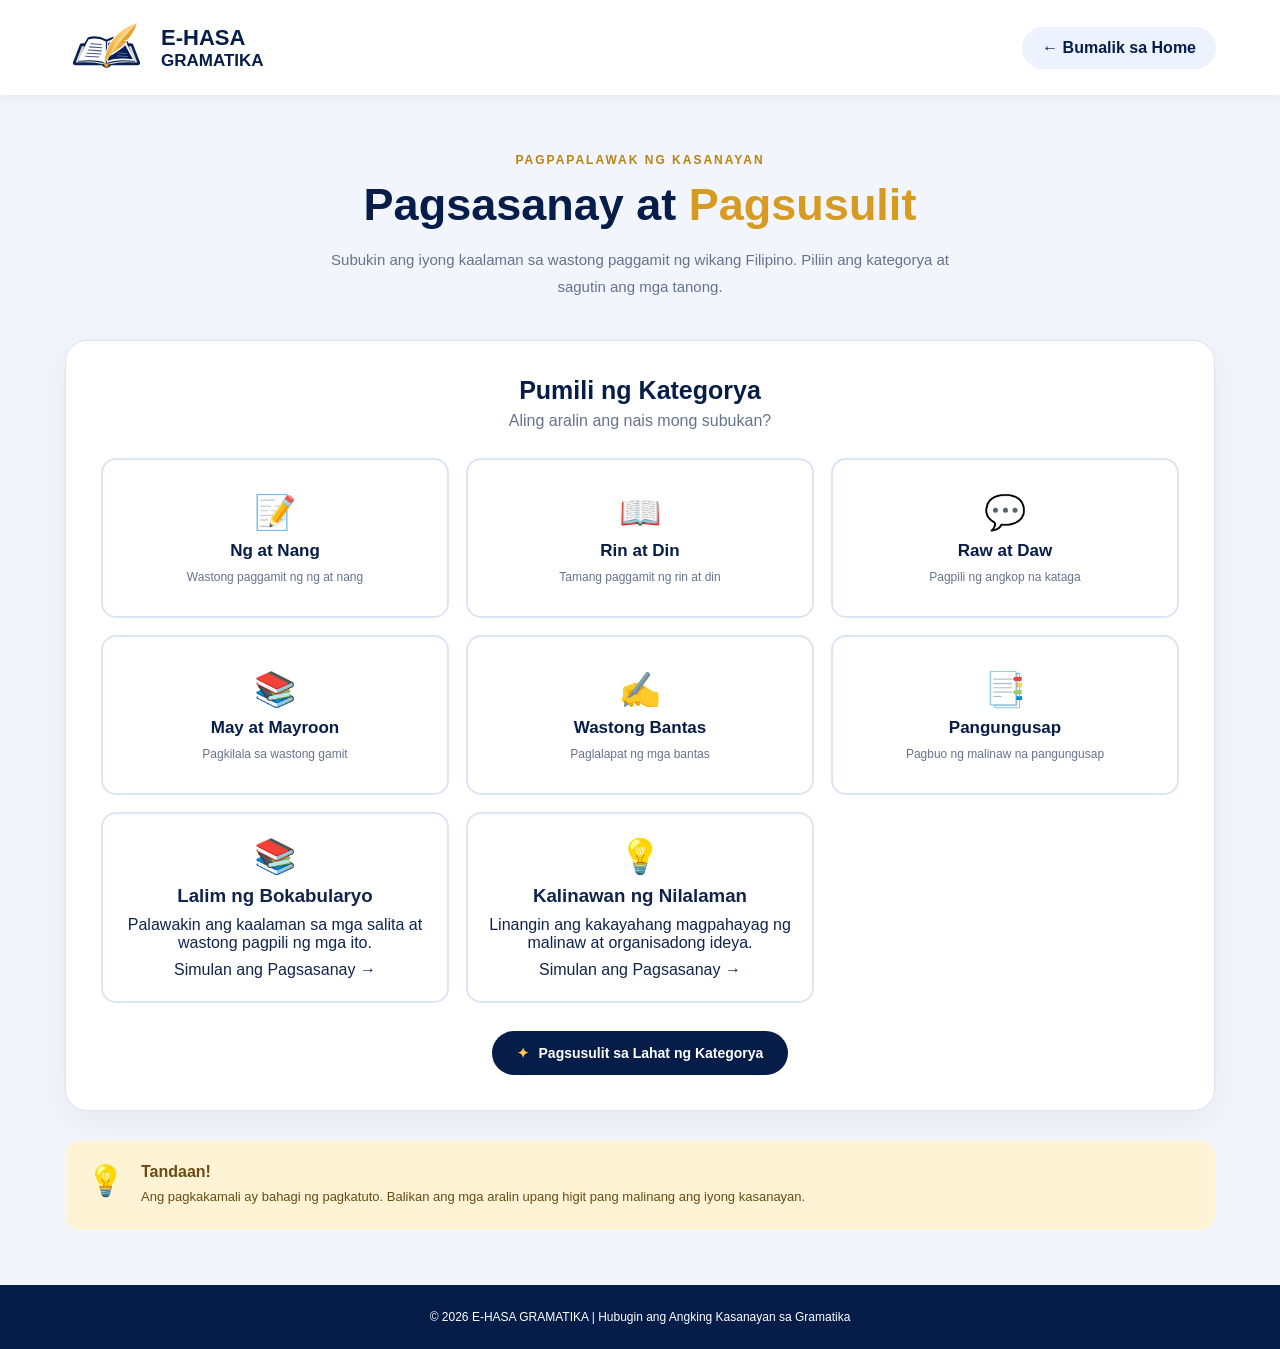
==== pagsusulit.html @ 03364876 "Initial upload of E-HASA GRAMATIKA" ====
<!DOCTYPE html>
<html lang="fil">
<head>
    <meta charset="UTF-8">
    <meta name="viewport" content="width=device-width, initial-scale=1.0">
    <title>Pagsasanay at Pagsusulit | E-HASA GRAMATIKA</title>

    <link rel="stylesheet" href="style.css">
    <link rel="stylesheet" href="css/quiz.css">
</head>
<body>

<header class="quiz-header">
    <a href="index.html" class="quiz-logo">
        <img src="logo.svg" alt="E-HASA Logo">
        <span>E-HASA <strong>GRAMATIKA</strong></span>
    </a>

    <a href="index.html" class="back-home">
        <span>←</span> Bumalik sa Home
    </a>
</header>

<main class="quiz-main">

    <section class="quiz-intro">
        <span class="quiz-label">PAGPAPALAWAK NG KASANAYAN</span>
        <h1>Pagsasanay at <span>Pagsusulit</span></h1>
        <p>
            Subukin ang iyong kaalaman sa wastong paggamit ng wikang Filipino.
            Piliin ang kategorya at sagutin ang mga tanong.
        </p>
    </section>

    <section class="quiz-container">

        <div id="categoryScreen" class="category-screen">
            <div class="section-heading">
                <h2>Pumili ng Kategorya</h2>
                <p>Aling aralin ang nais mong subukan?</p>
            </div>

            <div class="category-grid">

                <button class="category-card" data-category="ng-nang">
                    <span class="category-icon">📝</span>
                    <strong>Ng at Nang</strong>
                    <small>Wastong paggamit ng ng at nang</small>
                </button>

                <button class="category-card" data-category="rin-din">
                    <span class="category-icon">📖</span>
                    <strong>Rin at Din</strong>
                    <small>Tamang paggamit ng rin at din</small>
                </button>

                <button class="category-card" data-category="raw-daw">
                    <span class="category-icon">💬</span>
                    <strong>Raw at Daw</strong>
                    <small>Pagpili ng angkop na kataga</small>
                </button>

                <button class="category-card" data-category="may-mayroon">
                    <span class="category-icon">📚</span>
                    <strong>May at Mayroon</strong>
                    <small>Pagkilala sa wastong gamit</small>
                </button>

                <button class="category-card" data-category="bantas">
                    <span class="category-icon">✍️</span>
                    <strong>Wastong Bantas</strong>
                    <small>Paglalapat ng mga bantas</small>
                </button>

                <button class="category-card" data-category="pangungusap">
                    <span class="category-icon">📑</span>
                    <strong>Pangungusap</strong>
                    <small>Pagbuo ng malinaw na pangungusap</small>
                </button>

                <!-- LALIM NG BOKABULARYO -->
                <button class="category-card" data-category="bokabularyo">
                    <div class="category-icon">📚</div>
                    <h3>Lalim ng Bokabularyo</h3>
                    <p>Palawakin ang kaalaman sa mga salita at wastong pagpili ng mga ito.</p>
                    <span>Simulan ang Pagsasanay →</span>
                </button>

                <!-- KALINAWAN NG NILALAMAN -->
                <button class="category-card" data-category="kalinawan">
                    <div class="category-icon">💡</div>
                    <h3>Kalinawan ng Nilalaman</h3>
                    <p>Linangin ang kakayahang magpahayag ng malinaw at organisadong ideya.</p>
                    <span>Simulan ang Pagsasanay →</span>
                </button>

            </div>

            <div class="all-category-wrap">
                <button id="allCategoryBtn" class="all-category-btn">
                    <span>✦</span> Pagsusulit sa Lahat ng Kategorya
                </button>
            </div>
        </div>

        <div id="quizScreen" class="quiz-screen hidden">

            <div class="quiz-top">
                <div>
                    <span class="quiz-label">KASALUKUYANG PAGSUSULIT</span>
                    <h2 id="quizCategoryTitle">Pagsasanay</h2>
                </div>

                <button id="exitQuizBtn" class="exit-btn">
                    ✕ Lumabas
                </button>
            </div>

            <div class="quiz-progress-info">
                <span id="questionCounter">Tanong 1 ng 10</span>
                <span id="progressPercent">10%</span>
            </div>

            <div class="quiz-progress-bar">
                <div id="quizProgressFill"></div>
            </div>

            <div class="question-card">
                <span class="question-number" id="questionNumber">TANONG 01</span>

                <h3 id="questionText">Dito lalabas ang tanong.</h3>

                <div id="answerOptions" class="answer-options"></div>

                <p id="answerFeedback" class="answer-feedback hidden"></p>

                <div class="question-actions">
                    <button id="nextQuestionBtn" class="next-question-btn" disabled>
                        Susunod na Tanong →
                    </button>
                </div>
            </div>

        </div>

        <div id="resultScreen" class="result-screen hidden">

            <div class="result-icon">🏆</div>

            <span class="quiz-label">PAGSUSULIT NA TINAPOS</span>
            <h2>Magaling! Natapos mo ang pagsusulit.</h2>

            <div class="score-circle">
                <strong id="finalScore">0</strong>
                <span id="totalScore">/ 10</span>
            </div>

            <h3 id="resultMessage">Ipagpatuloy ang pag-aaral!</h3>
            <p id="resultDescription"></p>

            <div class="result-stats">
                <div class="result-stat">
                    <strong id="correctCount">0</strong>
                    <span>Tamang Sagot</span>
                </div>

                <div class="result-stat">
                    <strong id="wrongCount">0</strong>
                    <span>Maling Sagot</span>
                </div>

                <div class="result-stat">
                    <strong id="percentageScore">0%</strong>
                    <span>Porsiyento</span>
                </div>
            </div>

            <div class="result-actions">
                <button id="reviewBtn" class="review-btn">
                    Tingnan ang mga Sagot
                </button>

                <button id="retryBtn" class="retry-btn">
                    Ulitin ang Pagsusulit
                </button>

                <button id="chooseCategoryBtn" class="choose-btn">
                    Pumili ng Ibang Kategorya
                </button>
            </div>

        </div>

        <div id="reviewScreen" class="review-screen hidden">
            <div class="review-heading">
                <div>
                    <span class="quiz-label">PAGBUBUOD</span>
                    <h2>Review ng mga Sagot</h2>
                </div>

                <button id="backToResultBtn" class="exit-btn">
                    ← Bumalik
                </button>
            </div>

            <div id="reviewList" class="review-list"></div>

            <button id="reviewRetryBtn" class="retry-btn">
                Ulitin ang Pagsusulit
            </button>
        </div>

    </section>

    <section class="quiz-reminder">
        <span>💡</span>
        <div>
            <strong>Tandaan!</strong>
            <p>
                Ang pagkakamali ay bahagi ng pagkatuto.
                Balikan ang mga aralin upang higit pang malinang ang iyong kasanayan.
            </p>
        </div>
    </section>

</main>

<footer class="quiz-footer">
    <p>© 2026 E-HASA GRAMATIKA | Hubugin ang Angking Kasanayan sa Gramatika</p>
</footer>

<script src="js/quiz.js"></script>
</body>
</html>
---- style.css ----
/* ==========================================
   E-HASA GRAMATIKA
   COMPLETE WEBSITE STYLESHEET
   Navy Blue | Royal Blue | Gold | White
========================================== */


/* GLOBAL SETTINGS */

:root {
    --navy: #061d49;
    --blue: #0b347c;
    --royal: #174b9c;
    --gold: #ffc64c;
    --gold-dark: #e8ad2d;
    --white: #ffffff;
    --background: #f2f5fc;
    --text: #10244c;
    --muted: #65738d;
    --border: #dce5f5;
    --card: #ffffff;
}

* {
    margin: 0;
    padding: 0;
    box-sizing: border-box;
    font-family: 'Nunito Sans', sans-serif;
}

html {
    scroll-behavior: smooth;
    scroll-padding-top: 110px;
}

body {
    background: var(--background);
    color: var(--text);
    overflow-x: hidden;
    transition: background .3s, color .3s;
}

a {
    -webkit-tap-highlight-color: transparent;
}

button,
input {
    font: inherit;
}


/* ==========================================
   HEADER
========================================== */

.header {
    width: 100%;
    min-height: 128px;
    background: var(--white);
    padding: 15px 4.8%;

    display: flex;
    justify-content: space-between;
    align-items: center;
    gap: 25px;

    box-shadow: 0 3px 15px rgba(0,0,0,.05);

    position: sticky;
    top: 0;
    z-index: 1000;
}


/* LOGO */

.logo {
    display: flex;
    align-items: center;
    gap: 15px;

    text-decoration: none;
    color: var(--navy);

    flex-shrink: 0;
}

.logo img {
    width: 135px;
    height: 80px;
    object-fit: contain;
}

.logo h2 {
    font-size: 30px;
    font-weight: 600;
    line-height: 1.05;
}

.logo strong {
    display: block;
    font-size: 23px;
    font-weight: 900;
}


/* NAVIGATION */

.navbar {
    display: flex;
    align-items: center;
    justify-content: center;
    gap: 12px;
}

.navbar a {
    color: var(--navy);
    text-decoration: none;

    font-size: 16px;
    font-weight: 900;

    padding: 15px 20px;
    border-radius: 35px;

    transition: .3s;
    white-space: nowrap;
}

.navbar a:hover,
.navbar a.active {
    background: var(--navy);
    color: white;
}


/* HEADER RIGHT */

.header-right {
    display: flex;
    align-items: center;
    gap: 13px;
    flex-shrink: 0;
}

.profile-link {
    color: var(--navy);
    text-decoration: none;
    font-weight: 900;
    white-space: nowrap;
}

.header-right input {
    width: 215px;
    height: 49px;

    border: none;
    outline: none;

    padding: 0 20px;
    border-radius: 30px;

    background: #edf2ff;
    color: var(--navy);

    font-size: 14px;
}

.header-right input:focus {
    box-shadow: 0 0 0 2px var(--gold);
}

.theme-btn {
    width: 85px;
    height: 50px;

    border: none;
    border-radius: 50%;

    background: var(--navy);
    color: white;

    font-size: 25px;
    cursor: pointer;

    transition: .3s;
}

.theme-btn:hover {
    background: var(--royal);
    transform: rotate(15deg);
}

/* ==============================
   HERO SECTION
============================== */

.hero {
    width: 100%;
    min-height: 520px;

    background-image: url("eagle-bg.jpg");
    background-size: cover;
    background-position: center;
    background-repeat: no-repeat;

    display: flex;
    align-items: center;

    padding: 60px 7%;
    position: relative;
    overflow: hidden;

    color: #ffffff;
}

/* HERO CONTENT */

.hero-content {
    width: 55%;
    max-width: 650px;
    position: relative;
    z-index: 2;
}

.hero-tag {
    display: inline-block;
    color: #f4c542;
    font-size: 13px;
    font-weight: 700;
    letter-spacing: 2px;
    margin-bottom: 18px;
}

.hero-content h1 {
    font-size: clamp(35px, 4.5vw, 58px);
    line-height: 1.15;
    font-weight: 800;
    margin-bottom: 22px;
    color: #ffffff;
}

.hero-content h1 span {
    display: block;
    color: #f4c542;
}

.hero-content p {
    font-size: 16px;
    line-height: 1.8;
    color: #e1e8f5;
    max-width: 520px;
    margin-bottom: 30px;
}

/* HERO BUTTONS */

.hero-buttons {
    display: flex;
    align-items: center;
    flex-wrap: wrap;
    gap: 14px;
}

.btn-primary,
.btn-secondary {
    display: inline-block;
    text-decoration: none;
    padding: 14px 25px;
    border-radius: 8px;
    font-size: 14px;
    font-weight: 700;
    transition: 0.3s ease;
}

.btn-primary {
    background: #f4c542;
    color: #071b42;
}

.btn-primary:hover {
    background: #ffffff;
    transform: translateY(-3px);
}

.btn-secondary {
    border: 1px solid #ffffff;
    color: #ffffff;
}

.btn-secondary:hover {
    background: #ffffff;
    color: #071b42;
    transform: translateY(-3px);
}

/* RESPONSIVE DESIGN */

@media (max-width: 760px) {
    .hero {
        min-height: 550px;
        padding: 45px 7%;
        background-position: 65% center;
    }

    .hero-content {
        width: 100%;
    }

    .hero-content h1 {
        font-size: 38px;
    }

    .hero-content p {
        font-size: 14px;
    }

    .hero-buttons {
        gap: 10px;
    }
}

@media (max-width: 480px) {
    .hero {
        min-height: 500px;
        background-position: 65% center;
    }

    .hero-content h1 {
        font-size: 32px;
    }

    .btn-primary,
    .btn-secondary {
        padding: 12px 18px;
        font-size: 12px;
    }
}

.gold-button{
    display: inline-flex;
    align-items: center;

    background: var(--gold);
    color: var(--navy);

    padding: 12px 26px;
    border-radius: 30px;

    text-decoration: none;

    font-size: 13px;
    font-weight: 900;

    transition: .3s;
}

.gold-button:hover {
    background: #ffdb80;
    transform: translateY(-4px);

    box-shadow: 0 8px 20px rgba(0,0,0,.15);

    padding: 13px 28px;
    
}

/* MOBILE */

@media (max-width: 760px) {
    .hero {
        min-height: 750px;
    }

    .hero-image {
        width: 100%;
        height: 330px;
        right: 0;
    }

    .eagle-img {
        width: 115%;
        height: 115%;
    }
}

/* FLOATING WORDS */

.word {
    position: absolute;

    font-size: 29px;
    font-weight: 900;
    font-style: italic;

    color: rgba(255,255,255,.30);

    z-index: 1;
    pointer-events: none;
}

.word1 {
    top: 17%;
    left: 0;
}

.word2 {
    bottom: 12%;
    left: 5%;
}

.word3 {
    top: 17%;
    right: 4%;
}

.word4 {
    bottom: 15%;
    right: 0;
}


/* ==========================================
   QUICK MENU
========================================== */

.quick-menu {
    width: 94%;

    margin: -28px auto 40px;

    background: var(--card);

    border-radius: 20px;
    padding: 22px 12px;

    display: grid;
    grid-template-columns: repeat(5, 1fr);

    position: relative;
    z-index: 5;

    box-shadow: 0 10px 30px rgba(0,0,0,.08);
}

.quick-item {
    min-width: 0;

    display: flex;
    align-items: center;
    justify-content: center;

    gap: 14px;
    padding: 12px;

    border-right: 1px solid var(--border);

    text-decoration: none;

    transition: .3s;
}

.quick-item:last-child {
    border-right: none;
}

.quick-item:hover {
    transform: translateY(-4px);
}

.quick-item > span {
    font-size: 37px;
    flex-shrink: 0;
}

.quick-item h3 {
    color: var(--navy);
    font-size: 16px;
    font-weight: 900;
}

.quick-item p {
    color: var(--muted);
    font-size: 12px;
    line-height: 1.5;
    margin-top: 3px;
}


/* ==========================================
   DASHBOARD
========================================== */

.dashboard {
    width: 94%;

    margin: 0 auto 50px;

    display: grid;
    grid-template-columns: 1.05fr 1.05fr .9fr;

    gap: 22px;
}

.card {
    background: var(--card);

    border-radius: 17px;
    overflow: hidden;

    box-shadow: 0 6px 22px rgba(0,0,0,.055);

    min-width: 0;
}


/* CARD HEADER */

.card-header {
    min-height: 55px;

    background: var(--navy);
    color: white;

    padding: 14px 18px;

    display: flex;
    justify-content: center;
    align-items: center;

    gap: 10px;
}

.card-header h3 {
    font-size: 16px;
    font-weight: 900;
}

.card-header a {
    color: white;
    font-size: 12px;
    font-weight: 700;
    text-decoration: none;
    white-space: nowrap;
}

.card-header-1{
     min-height: 55px;

    background: var(--navy);
    color: white;

    padding: 14px 18px;

    display: flex;
    justify-content: space-between;
    align-items: center;

    gap: 10px;
}
.card-header-1 a {
    color: white;
    font-size: 12px;
    font-weight: 700;
    text-decoration: none;
    white-space: nowrap;
}
/* ==========================================
   LESSON LIST
========================================== */

.lesson-list {
    padding: 13px;
}

.lesson-list a {
    min-height: 42px;

    display: flex;
    justify-content: space-between;
    align-items: center;

    gap: 8px;

    background: #f5f7fd;

    padding: 11px 12px;
    margin-bottom: 6px;

    border-radius: 9px;

    color: var(--text);
    text-decoration: none;

    font-size: 13px;
    font-weight: 800;

    transition: .3s;
}

.lesson-list a:hover {
    background: #e3ebff;
    color: var(--royal);

    transform: translateX(4px);
}

.lesson-list a span {
    font-size: 21px;
}



/* ==========================================
   CHALLENGE
========================================== */

.challenge {
    text-align: center;
}

.challenge .card-header {
    display: flex;
    align-items: center;
    justify-content: center;
    text-align: center;
    gap: 5px;
}

.challenge-content {
    min-height: 220px;
    padding: 22px;

    display: flex;
    flex-direction: column;
    align-items: center;
    justify-content: center;

    text-align: center;
    gap: 17px;
}

.brain {
    font-size: 75px;
    flex-shrink: 0;
}

.challenge-text {
    width: 100%;
    display: flex;
    flex-direction: column;
    align-items: center;
    text-align: center;
}

.challenge-text h3 {
    width: 100%;
    font-size: 16px;
    line-height: 1.45;
    text-align: center;
    margin-bottom: 10px;
}

.challenge-text p {
    width: 100%;
    font-size: 13px;
    line-height: 1.6;
    color: var(--muted);
    text-align: center;
    margin-bottom: 15px;
}

/* BLUE BUTTON */

.blue-button {
    display: inline-flex;
    align-items: center;
    justify-content: center;

    background: #123f91;
    color: white;

    padding: 11px 18px;
    border-radius: 30px;

    text-decoration: none;

    font-size: 13px;
    font-weight: 900;

    transition: .3s;
}

.blue-button:hover {
    background: #1b55b5;
    transform: translateY(-3px);
}



/* ==========================================
   PROGRESS
========================================== */

.progress-content {
    min-height: 150px;

    display: flex;
    flex-direction: column;
    align-items: center;

    gap: 16px;
    padding: 20px;
}


/* CIRCLE */

.progress-circle {
    width: 100px;
    height: 100px;

    border-radius: 50%;

    background: conic-gradient(
        var(--gold) 75%,
        #dce5f5 75%
    );

    display: flex;  
    align-items: center;
    justify-content: center;

    position: relative;
    flex-shrink: 0;
}

.progress-circle::before {
    content: "";

    position: absolute;

    width: 78px;
    height: 78px;

    border-radius: 50%;
    background: var(--card);
}

.progress-circle span {
    position: relative;

    font-size: 23px;
    font-weight: 900;

    color: var(--navy);
}


/* PROGRESS DETAILS */

.progress-info {
    flex: 1;
    min-width: 0;
}

.progress-info h3 {
    font-size: 15px;
    font-weight: 900;
}

.progress-info p {
    color: var(--muted);
    font-size: 13px;

    margin: 6px 0;
}

.progress-bar {
    width: 100%;
    height: 10px;

    background: #e5ebf7;

    border-radius: 20px;
    overflow: hidden;
}

.progress-bar div {
    width: 75%;
    height: 100%;

    background: var(--gold);
    border-radius: 20px;
}


/* CONGRATULATIONS */

.congrats {
    background: #fff0c9;
    color: #684c13;

    padding: 12px;
    margin: 0 14px 14px;

    border-radius: 10px;

    font-size: 12px;
    line-height: 1.6;
}


/* ==========================================
   LEARNING SECTION
========================================== */

.learning-section {
    background: linear-gradient(
        110deg,
        var(--navy),
        var(--blue)
    );

    color: white;

    padding: 60px 7%;

    display: flex;
    align-items: center;
    justify-content: space-between;

    gap: 30px;
}

.learning-content {
    max-width: 800px;
}

.section-label {
    color: var(--gold);

    font-size: 12px;
    font-weight: 900;

    letter-spacing: 2px;
}

.learning-section h2 {
    font-size: 34px;
    margin: 12px 0;
}

.learning-section p:not(.section-label) {
    color: #dce6ff;

    max-width: 700px;

    font-size: 15px;
    line-height: 1.8;
}


/* ==========================================
   REMINDERS
========================================== */

.reminders {
    width: 90%;

    margin: 65px auto;
}

.section-title {
    text-align: center;
    margin-bottom: 35px;
}

.section-title h2 {
    color: var(--navy);

    font-size: 32px;
    font-weight: 900;

    margin: 8px 0;
}

.section-title > p:last-child {
    color: var(--muted);
    font-size: 14px;
}


/* REMINDER GRID */

.reminder-container {
    display: grid;
    grid-template-columns: repeat(3, 1fr);

    gap: 22px;
}

.reminder-card {
    background: var(--card);

    padding: 28px;

    border-radius: 16px;
    border: 1px solid var(--border);

    box-shadow: 0 6px 20px rgba(0,0,0,.045);

    transition: .3s;
    scroll-margin-top: 120px;
}

.reminder-card:hover {
    transform: translateY(-6px);

    box-shadow: 0 12px 25px rgba(0,0,0,.09);
}

.reminder-card span {
    display: inline-flex;

    color: #b98313;
    font-size: 15px;
    font-weight: 900;

    background: #fff0c9;

    padding: 7px 12px;
    border-radius: 8px;
}

.reminder-card h3 {
    color: var(--navy);

    font-size: 20px;
    font-weight: 900;

    margin: 15px 0 10px;
}

.reminder-card p {
    color: var(--muted);

    font-size: 14px;
    line-height: 1.8;
}


/* REMOVE UNDERLINE SA REMINDER CARDS */
.reminder-card,
.reminder-card:hover,
.reminder-card:focus,
.reminder-card:visited {
    text-decoration: none;
}



/* MAGKATABI ANG NUMBER AT TITLE */
.reminder-card {
    display: flex;
    flex-wrap: wrap;
    align-items: center;
    gap: 10px;
}

.reminder-card span {
    flex-shrink: 0;
}

.reminder-card h3 {
    margin: 0;
}

.reminder-card p {
    flex-basis: 100%;
    margin-top: 8px;
}


/* ==========================================
   ABOUT SECTION
========================================== */

.about-section {
    background: #e8eefb;

    padding: 55px 8%;

    display: flex;
    align-items: center;
    justify-content: center;

    gap: 50px;
}

.about-logo img {
    width: 220px;
    height: 180px;
    object-fit: contain;
}

.about-content {
    max-width: 650px;
}

.about-content h2 {
    color: var(--navy);

    font-size: 30px;
    font-weight: 900;

    margin: 12px 0;
}

.about-content > p:last-child {
    color: #536582;

    font-size: 15px;
    line-height: 1.9;
}


/* ==========================================
   FOOTER
========================================== */

.footer {
    background: var(--navy);
    color: white;

    padding: 35px 5% 20px;

    display: flex;
    justify-content: space-between;
    align-items: center;

    flex-wrap: wrap;
    gap: 20px;
}


/* FOOTER BRAND */

.footer-brand {
    display: flex;
    align-items: center;
    gap: 12px;

    font-size: 18px;
    font-weight: 900;
}

.footer-brand img {
    width: 75px;
    height: 60px;
    object-fit: contain;
}

.footer > p {
    font-size: 13px;
    font-style: italic;
    color: #dce6ff;
    text-align: center;
}


/* FOOTER LINKS */

.footer-links {
    display: flex;
    align-items: center;
    flex-wrap: wrap;

    gap: 17px;
}

.footer-links a {
    color: white;

    font-size: 13px;
    font-weight: 700;

    text-decoration: none;
    transition: .3s;
}

.footer-links a:hover {
    color: var(--gold);
}

.copyright {
    width: 100%;

    text-align: center;

    border-top: 1px solid rgba(255,255,255,.15);

    padding-top: 18px;
    margin-top: 8px;

    font-size: 12px;
    color: #c5d1e8;
}


/* ==========================================
   DARK MODE
========================================== */

body.dark-mode {
    --background: #101b30;
    --card: #182844;
    --text: #e8efff;
    --muted: #b1bfd8;
    --border: #30425e;

    background: var(--background);
    color: var(--text);
}

.dark-mode .header {
    background: #182844;
}

.dark-mode .logo,
.dark-mode .navbar a,
.dark-mode .profile-link {
    color: white;
}

.dark-mode .navbar a:hover,
.dark-mode .navbar a.active {
    background: var(--gold);
    color: var(--navy);
}

.dark-mode .header-right input {
    background: #263957;
    color: white;
}

.dark-mode .theme-btn {
    background: var(--gold);
    color: var(--navy);
}

.dark-mode .quick-menu {
    background: var(--card);
}

.dark-mode .quick-item h3,
.dark-mode .reminder-card h3,
.dark-mode .section-title h2,
.dark-mode .about-content h2 {
    color: white;
}

.dark-mode .quick-item {
    border-color: var(--border);
}

.dark-mode .lesson-list a {
    background: #263957;
    color: white;
}

.dark-mode .lesson-list a:hover {
    background: #344b70;
}

.dark-mode .progress-circle::before {
    background: var(--card);
}

.dark-mode .progress-circle span {
    color: white;
}

.dark-mode .about-section {
    background: #182844;
}

.dark-mode .about-content > p:last-child {
    color: #b1bfd8;
}


/* ==========================================
   TABLET RESPONSIVE
========================================== */

@media (max-width: 1250px) {

    .header {
        flex-wrap: wrap;
        justify-content: space-between;

        min-height: auto;
        padding: 15px 4%;
    }

    .navbar {
        order: 3;
        width: 100%;
    }

    .dashboard {
        grid-template-columns: repeat(2, 1fr);
    }

    .progress {
        grid-column: 1 / -1;
    }

    .hero-image {
        width: 45%;
    }

    .hero h1 {
        font-size: 58px;
    }

    .quick-item {
        gap: 8px;
    }

}


/* ==========================================
   MOBILE RESPONSIVE
========================================== */

@media (max-width: 760px) {

    /* HEADER */

    .header {
        padding: 12px 5%;
        gap: 15px;
    }

    .logo img {
        width: 85px;
        height: 60px;
    }

    .logo h2 {
        font-size: 22px;
    }

    .logo strong {
        font-size: 17px;
    }

    .navbar {
        order: 2;

        display: flex;
        justify-content: center;
        flex-wrap: wrap;

        gap: 5px;
    }

    .navbar a {
        font-size: 12px;
        padding: 9px 12px;
    }

    .header-right {
        width: 100%;
        justify-content: space-between;
        gap: 8px;
    }

    .header-right input {
        width: 55%;
        height: 43px;
        font-size: 12px;
    }

    .theme-btn {
        width: 43px;
        height: 43px;
        font-size: 20px;
    }


    /* HERO */

    .hero {
        min-height: auto;

        flex-direction: column;
        align-items: flex-start;

        padding: 45px 7% 20px;
    }

    .hero-content {
        width: 100%;
    }

    .tagline {
        font-size: 11px;
    }

    .hero h1 {
        font-size: 48px;
    }

    .hero-content h3 {
        font-size: 18px;
    }

    .description {
        font-size: 14px;
    }

    .hero-image {
        width: 100%;
        height: 300px;
        align-self: center;
    }

    .eagle-img {
        width: 100%;
        height: 100%;
        object-fit: contain;
    }


    /* QUICK MENU */

    .quick-menu {
        width: 92%;
        margin-top: -10px;

        grid-template-columns: repeat(2, 1fr);
        padding: 12px;
    }

    .quick-item {
        justify-content: flex-start;

        border-right: none;
        border-bottom: 1px solid var(--border);

        padding: 13px 8px;
    }

    .quick-item:last-child {
        grid-column: 1 / -1;
        border-bottom: none;
    }

    .quick-item > span {
        font-size: 28px;
    }

    .quick-item h3 {
        font-size: 14px;
    }

    .quick-item p {
        font-size: 11px;
    }


    /* DASHBOARD */

    .dashboard {
        width: 92%;
        grid-template-columns: 1fr;
        gap: 18px;
    }

    .progress {
        grid-column: auto;
    }


    /* LEARNING */

    .learning-section {
        flex-direction: column;
        align-items: flex-start;

        padding: 40px 7%;
    }

    .learning-section h2 {
        font-size: 27px;
    }


    /* REMINDERS */

    .reminders {
        width: 90%;
        margin: 45px auto;
    }

    .reminder-container {
        grid-template-columns: 1fr;
    }

    .section-title h2 {
        font-size: 27px;
    }


    /* ABOUT */

    .about-section {
        flex-direction: column;
        text-align: center;

        padding: 40px 7%;
        gap: 20px;
    }

    .about-logo img {
        width: 150px;
        height: 120px;
    }

    .about-content h2 {
        font-size: 25px;
    }


    /* FOOTER */

    .footer {
        flex-direction: column;
        text-align: center;

        padding: 30px 5%;
    }

    .footer-links {
        justify-content: center;
    }

}


/* ==========================================
   SMALL MOBILE
========================================== */

@media (max-width: 390px) {

    .hero h1 {
        font-size: 39px;
    }

    .hero-image {
        height: 230px;
    }

    .challenge-content {
        flex-direction: column;
        align-items: flex-start;
    }

    .progress-content {
        flex-wrap: wrap;
    }

    .quick-item > span {
        font-size: 24px;
    }

}



/* ==========================================
   HEADER WIDTH FIX
   E-HASA GRAMATIKA
========================================== */

/* Ayusin ang header kapag hindi na kasya
   ang navigation sa isang linya */

@media (min-width: 761px) and (max-width: 1850px) {

    .header {
        width: 100%;
        min-height: auto;
        padding: 15px 4%;
        display: flex;
        flex-wrap: wrap;
        justify-content: space-between;
        align-items: center;
        gap: 12px 20px;
    }

    /* Logo */

    .logo {
        flex-shrink: 0;
    }

    .logo img {
        width: 110px;
        height: 70px;
    }

    .logo h2 {
        font-size: 27px;
    }

    .logo strong {
        font-size: 21px;
    }

    /* Header right */

    .header-right {
        order: 2;
        margin-left: auto;
        flex-shrink: 1;
        gap: 10px;
    }

    .profile-link {
        font-size: 14px;
    }

    .header-right input {
        width: clamp(140px, 15vw, 215px);
        min-width: 0;
    }

    .theme-btn {
        width: 49px;
        height: 49px;
        flex-shrink: 0;
    }

    /* Navigation */

    .navbar {
        order: 3;
        width: 100%;
        display: flex;
        flex-wrap: wrap;
        justify-content: center;
        gap: 5px;
    }

    .navbar a {
        font-size: 15px;
        padding: 12px 17px;
    }
}

/* Siguraduhing hindi lalampas sa screen */

.header,
.header-right,
.navbar {
    max-width: 100%;
}

.header-right input {
    min-width: 0;
}

/* ==========================================
   END OF HEADER WIDTH FIX
========================================== */


/* SEARCH SUGGESTIONS */

.search-container {
    position: relative;
    width: 100%;
}

.search-suggestions {
    position: absolute;
    top: calc(100% + 8px);
    left: 0;
    width: 100%;
    max-height: 300px;
    overflow-y: auto;
    background: #ffffff;
    border: 1px solid #d9e0eb;
    border-radius: 12px;
    box-shadow: 0 8px 20px rgba(0, 0, 0, 0.15);
    z-index: 9999;
}

.search-suggestions[hidden] {
    display: none;
}

.search-suggestion-item {
    display: block;
    padding: 13px 16px;
    color: #142b50;
    text-decoration: none;
    border-bottom: 1px solid #eeeeee;
    font-size: 14px;
    transition: background 0.2s;
}

.search-suggestion-item:last-child {
    border-bottom: none;
}

.search-suggestion-item:hover {
    background: #edf3ff;
    color: #174ea6;
}

.search-no-results {
    padding: 14px 16px;
    color: #777777;
    font-size: 14px;
}



/* MGA PAKSA SA GRAMATIKA */
.lesson-list {
    display: grid;
    grid-template-columns: repeat(4, minmax(0, 1fr));
    gap: 14px;
    width: 100%;
}

.lesson-list a {
    width: 100%;
    min-width: 0;
    aspect-ratio: 1 / 1;
    min-height: 0;
    box-sizing: border-box;
    padding: 12px;
    display: flex;
    flex-direction: column;
    align-items: center;
    justify-content: center;
    text-align: center;
    overflow-wrap: break-word;
}

@media (max-width: 900px) {
    .lesson-list {
        grid-template-columns: repeat(3, minmax(0, 1fr));
    }
}

@media (max-width: 600px) {
    .lesson-list {
        grid-template-columns: repeat(2, minmax(0, 1fr));
    }
}
---- css/quiz.css ----
/* ==========================================
   E-HASA GRAMATIKA
   QUIZ PAGE STYLESHEET
========================================== */

.quiz-header {
    width: 100%;
    min-height: 95px;
    padding: 12px 5%;
    background: var(--white);
    display: flex;
    justify-content: space-between;
    align-items: center;
    gap: 20px;
    box-shadow: 0 3px 15px rgba(0,0,0,.06);
}

.quiz-logo {
    display: flex;
    align-items: center;
    gap: 12px;
    color: var(--navy);
    text-decoration: none;
    font-size: 22px;
    font-weight: 900;
}

.quiz-logo img {
    width: 85px;
    height: 65px;
    object-fit: contain;
}

.quiz-logo strong {
    display: block;
    font-size: 17px;
}

.back-home {
    color: var(--navy);
    text-decoration: none;
    font-weight: 900;
    padding: 12px 20px;
    border-radius: 30px;
    background: #edf2ff;
}

.back-home:hover {
    background: var(--navy);
    color: white;
}

.quiz-main {
    width: 90%;
    max-width: 1150px;
    margin: 55px auto;
}

.quiz-intro {
    text-align: center;
    margin-bottom: 40px;
}

.quiz-label {
    display: inline-block;
    color: #b98313;
    font-size: 12px;
    font-weight: 900;
    letter-spacing: 2px;
    margin-bottom: 12px;
}

.quiz-intro h1 {
    color: var(--navy);
    font-size: clamp(30px, 4vw, 45px);
    font-weight: 900;
    margin-bottom: 15px;
}

.quiz-intro h1 span {
    color: #d69b20;
}

.quiz-intro p {
    color: var(--muted);
    font-size: 15px;
    line-height: 1.8;
    max-width: 650px;
    margin: auto;
}

.quiz-container {
    background: var(--card);
    border: 1px solid var(--border);
    border-radius: 22px;
    padding: 35px;
    box-shadow: 0 10px 35px rgba(0,0,0,.06);
}

.hidden {
    display: none !important;
}

.section-heading {
    text-align: center;
    margin-bottom: 28px;
}

.section-heading h2 {
    color: var(--navy);
    font-size: 25px;
    font-weight: 900;
}

.section-heading p {
    color: var(--muted);
    margin-top: 7px;
}

.category-grid {
    display: grid;
    grid-template-columns: repeat(3, 1fr);
    gap: 17px;
}

.category-card {
    min-height: 160px;
    padding: 22px 15px;
    border: 2px solid var(--border);
    border-radius: 15px;
    background: var(--card);
    color: var(--text);
    display: flex;
    flex-direction: column;
    align-items: center;
    justify-content: center;
    gap: 9px;
    cursor: pointer;
    transition: .25s;
}

.category-card:hover {
    border-color: var(--gold);
    background: #fff8e8;
    transform: translateY(-5px);
}

.category-icon {
    font-size: 34px;
}

.category-card strong {
    color: var(--navy);
    font-size: 17px;
    font-weight: 900;
}

.category-card small {
    color: var(--muted);
    font-size: 12px;
    text-align: center;
}

.all-category-wrap {
    text-align: center;
    margin-top: 28px;
}

.all-category-btn,
.retry-btn {
    border: none;
    border-radius: 30px;
    background: var(--navy);
    color: white;
    padding: 14px 25px;
    font-size: 14px;
    font-weight: 900;
    cursor: pointer;
    transition: .25s;
}

.all-category-btn:hover,
.retry-btn:hover {
    background: var(--royal);
    transform: translateY(-3px);
}

.all-category-btn span {
    color: var(--gold);
    margin-right: 6px;
}

.quiz-top,
.review-heading {
    display: flex;
    justify-content: space-between;
    align-items: center;
    gap: 15px;
    margin-bottom: 25px;
}

.quiz-top h2,
.review-heading h2 {
    color: var(--navy);
    font-size: 25px;
    font-weight: 900;
}

.exit-btn {
    border: 1px solid var(--border);
    background: var(--card);
    color: var(--text);
    padding: 10px 16px;
    border-radius: 25px;
    cursor: pointer;
    font-weight: 800;
}

.exit-btn:hover {
    background: #ffe9e9;
    color: #b42318;
}

.quiz-progress-info {
    display: flex;
    justify-content: space-between;
    color: var(--muted);
    font-size: 13px;
    font-weight: 800;
    margin-bottom: 9px;
}

.quiz-progress-bar {
    height: 11px;
    background: #e5ebf7;
    border-radius: 20px;
    overflow: hidden;
    margin-bottom: 30px;
}

#quizProgressFill {
    width: 0;
    height: 100%;
    background: var(--gold);
    border-radius: 20px;
    transition: width .3s;
}

.question-card {
    background: var(--background);
    padding: 30px;
    border-radius: 17px;
}

.question-number {
    display: inline-block;
    color: #b98313;
    font-size: 12px;
    font-weight: 900;
    letter-spacing: 1px;
    margin-bottom: 15px;
}

.question-card h3 {
    color: var(--text);
    font-size: 22px;
    line-height: 1.5;
    margin-bottom: 23px;
}

.answer-options {
    display: grid;
    gap: 12px;
}

.answer-option {
    width: 100%;
    padding: 16px 18px;
    text-align: left;
    border: 2px solid var(--border);
    border-radius: 12px;
    background: var(--card);
    color: var(--text);
    font-size: 15px;
    font-weight: 700;
    cursor: pointer;
    transition: .2s;
}

.answer-option:hover:not(:disabled) {
    border-color: var(--royal);
    transform: translateX(4px);
}

.answer-option:disabled {
    cursor: default;
    opacity: 1;
}

.answer-option.correct {
    border-color: #218653;
    background: #e6f7ed;
    color: #17643d;
}

.answer-option.wrong {
    border-color: #d64545;
    background: #fff0f0;
    color: #a52525;
}

.answer-feedback {
    padding: 16px;
    border-radius: 12px;
    margin-top: 20px;
    font-size: 14px;
    line-height: 1.7;
    font-weight: 800;
}

.feedback-correct {
    background: #e6f7ed;
    color: #17643d;
}

.feedback-wrong {
    background: #fff0f0;
    color: #a52525;
}

.question-actions {
    display: flex;
    justify-content: flex-end;
    margin-top: 25px;
}

.next-question-btn,
.review-btn,
.choose-btn {
    border: none;
    border-radius: 30px;
    padding: 13px 23px;
    background: var(--navy);
    color: white;
    font-weight: 900;
    cursor: pointer;
    transition: .25s;
}

.next-question-btn:hover:not(:disabled),
.review-btn:hover,
.choose-btn:hover {
    background: var(--royal);
    transform: translateY(-2px);
}

.next-question-btn:disabled {
    opacity: .45;
    cursor: not-allowed;
}

.result-screen {
    text-align: center;
    padding: 20px 10px;
}

.result-icon {
    font-size: 65px;
    margin-bottom: 15px;
}

.result-screen h2 {
    color: var(--navy);
    font-size: 27px;
    margin-bottom: 20px;
}

.score-circle {
    width: 155px;
    height: 155px;
    margin: 25px auto;
    border: 9px solid var(--gold);
    border-radius: 50%;
    display: flex;
    flex-direction: column;
    justify-content: center;
    align-items: center;
    color: var(--navy);
    background: var(--card);
}

.score-circle strong {
    font-size: 43px;
    font-weight: 900;
}

.score-circle span {
    font-size: 14px;
    font-weight: 800;
}

.result-screen h3 {
    color: var(--navy);
    font-size: 21px;
    margin-bottom: 8px;
}

.result-screen > p {
    color: var(--muted);
    line-height: 1.7;
    max-width: 600px;
    margin: auto;
}

.result-stats {
    display: grid;
    grid-template-columns: repeat(3, 1fr);
    gap: 15px;
    margin: 30px auto;
    max-width: 650px;
}

.result-stat {
    background: var(--background);
    padding: 20px 10px;
    border-radius: 13px;
}

.result-stat strong {
    display: block;
    color: var(--navy);
    font-size: 27px;
    font-weight: 900;
}

.result-stat span {
    color: var(--muted);
    font-size: 12px;
    font-weight: 800;
}

.result-actions {
    display: flex;
    justify-content: center;
    flex-wrap: wrap;
    gap: 12px;
    margin-top: 25px;
}

.review-btn {
    background: var(--royal);
}

.choose-btn {
    background: #e8ad2d;
    color: var(--navy);
}

.review-list {
    display: grid;
    gap: 15px;
    margin: 25px 0;
}

.review-item {
    padding: 20px;
    border-radius: 13px;
    border: 1px solid var(--border);
    background: var(--background);
}

.review-status {
    display: inline-block;
    font-size: 12px;
    font-weight: 900;
    margin-bottom: 8px;
}

.review-correct .review-status {
    color: #218653;
}

.review-wrong .review-status {
    color: #c83232;
}

.review-category {
    display: block;
    color: var(--muted);
    margin-bottom: 9px;
}

.review-item h3 {
    color: var(--text);
    font-size: 16px;
    margin-bottom: 12px;
}

.review-item p {
    color: var(--muted);
    font-size: 14px;
    line-height: 1.7;
}

.review-explanation {
    margin-top: 8px;
    font-style: italic;
}

.quiz-reminder {
    display: flex;
    align-items: flex-start;
    gap: 17px;
    margin-top: 30px;
    padding: 22px;
    border-radius: 15px;
    background: #fff3d5;
    color: #684c13;
}

.quiz-reminder > span {
    font-size: 30px;
}

.quiz-reminder strong {
    font-size: 16px;
}

.quiz-reminder p {
    font-size: 13px;
    line-height: 1.7;
    margin-top: 5px;
}

.quiz-footer {
    padding: 25px 5%;
    background: var(--navy);
    color: white;
    text-align: center;
    font-size: 12px;
}

/* DARK MODE */

.dark-mode .quiz-header {
    background: #182844;
}

.dark-mode .quiz-logo,
.dark-mode .back-home {
    color: white;
}

.dark-mode .back-home {
    background: #263957;
}

.dark-mode .quiz-intro h1,
.dark-mode .section-heading h2,
.dark-mode .quiz-top h2,
.dark-mode .review-heading h2,
.dark-mode .category-card strong,
.dark-mode .result-screen h2,
.dark-mode .result-screen h3,
.dark-mode .result-stat strong {
    color: white;
}

.dark-mode .category-card {
    background: #182844;
    border-color: #30425e;
}

.dark-mode .category-card:hover {
    background: #263957;
}

.dark-mode .question-card {
    background: #101b30;
}

.dark-mode .answer-option {
    background: #182844;
    border-color: #30425e;
    color: white;
}

.dark-mode .answer-option.correct {
    background: #173e30;
    color: #b5f0ce;
}

.dark-mode .answer-option.wrong {
    background: #4a252c;
    color: #ffc5c5;
}

.dark-mode .score-circle {
    background: #182844;
    color: white;
}

.dark-mode .result-stat,
.dark-mode .review-item {
    background: #101b30;
}

.dark-mode .exit-btn {
    background: #263957;
    color: white;
}

.dark-mode .quiz-reminder {
    background: #44391f;
    color: #ffe3a0;
}

/* RESPONSIVE */

@media (max-width: 760px) {

    .quiz-header {
        flex-wrap: wrap;
        padding: 12px 5%;
    }

    .quiz-logo img {
        width: 65px;
        height: 50px;
    }

    .quiz-logo {
        font-size: 18px;
    }

    .quiz-logo strong {
        font-size: 14px;
    }

    .back-home {
        font-size: 12px;
        padding: 10px 13px;
    }

    .quiz-main {
        width: 92%;
        margin: 35px auto;
    }

    .quiz-container {
        padding: 20px 15px;
    }

    .category-grid {
        grid-template-columns: repeat(2, 1fr);
        gap: 10px;
    }

    .category-card {
        min-height: 145px;
        padding: 15px 8px;
    }

    .category-card strong {
        font-size: 14px;
    }

    .category-card small {
        font-size: 11px;
    }

    .quiz-top h2,
    .review-heading h2 {
        font-size: 19px;
    }

    .question-card {
        padding: 20px 15px;
    }

    .question-card h3 {
        font-size: 18px;
    }

    .answer-option {
        font-size: 13px;
        padding: 14px;
    }

    .result-stats {
        gap: 8px;
    }

    .result-stat {
        padding: 15px 5px;
    }

    .result-stat strong {
        font-size: 22px;
    }

    .result-stat span {
        font-size: 10px;
    }

    .result-actions {
        flex-direction: column;
    }

    .result-actions button {
        width: 100%;
    }

    .quiz-reminder {
        padding: 17px;
    }
}

@media (max-width: 390px) {
    .category-grid {
        grid-template-columns: 1fr;
    }

    .quiz-top,
    .review-heading {
        align-items: flex-start;
    }
}
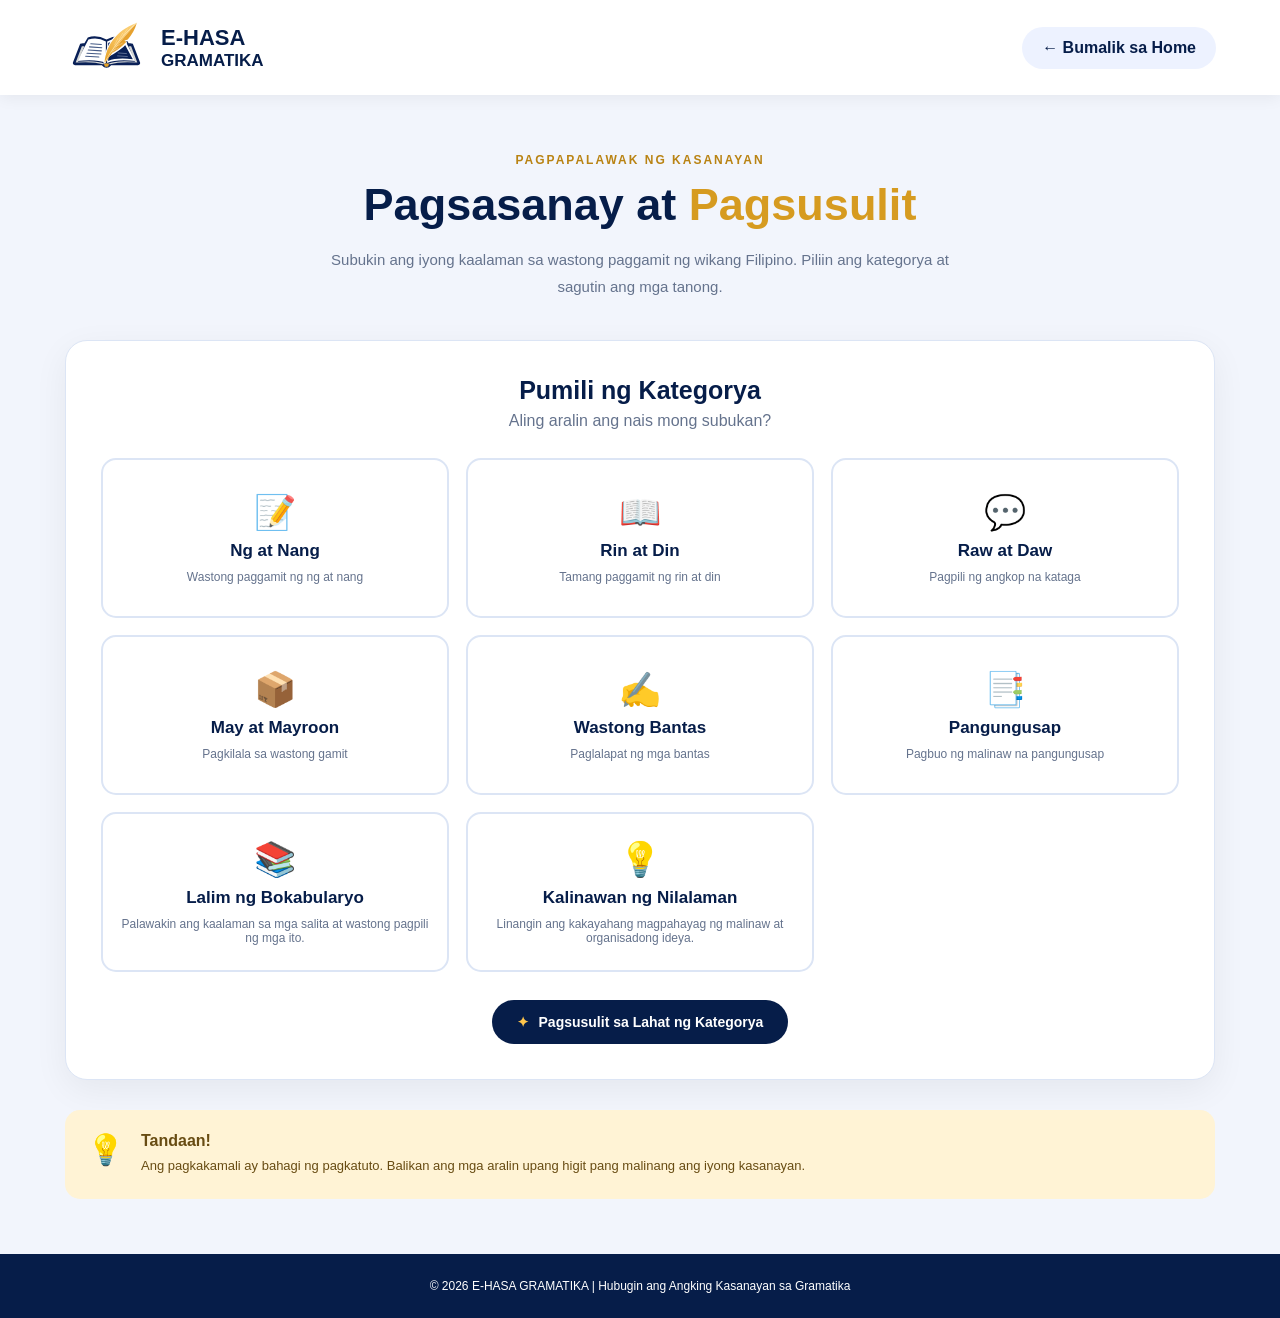
==== commit e2fe433a: "Fix mobile navigation z-index issue" ====
--- a/pagsusulit.html
+++ b/pagsusulit.html
@@ -62,7 +62,7 @@
                 </button>
 
                 <button class="category-card" data-category="may-mayroon">
-                    <span class="category-icon">📚</span>
+                    <span class="category-icon">📦</span>
                     <strong>May at Mayroon</strong>
                     <small>Pagkilala sa wastong gamit</small>
                 </button>
@@ -79,22 +79,17 @@
                     <small>Pagbuo ng malinaw na pangungusap</small>
                 </button>
 
-                <!-- LALIM NG BOKABULARYO -->
-                <button class="category-card" data-category="bokabularyo">
-                    <div class="category-icon">📚</div>
-                    <h3>Lalim ng Bokabularyo</h3>
-                    <p>Palawakin ang kaalaman sa mga salita at wastong pagpili ng mga ito.</p>
-                    <span>Simulan ang Pagsasanay →</span>
-                </button>
-
-                <!-- KALINAWAN NG NILALAMAN -->
-                <button class="category-card" data-category="kalinawan">
-                    <div class="category-icon">💡</div>
-                    <h3>Kalinawan ng Nilalaman</h3>
-                    <p>Linangin ang kakayahang magpahayag ng malinaw at organisadong ideya.</p>
-                    <span>Simulan ang Pagsasanay →</span>
-                </button>
-
+                 <button class="category-card" data-category="pangungusap">
+                    <span class="category-icon">📚</span>
+                    <strong>Lalim ng Bokabularyo</strong>
+                    <small>Palawakin ang kaalaman sa mga salita at wastong pagpili ng mga ito.</small>
+                </button>
+
+                <button class="category-card" data-category="pangungusap">
+                    <span class="category-icon">💡</span>
+                    <strong>Kalinawan ng Nilalaman</strong>
+                    <small>Linangin ang kakayahang magpahayag ng malinaw at organisadong ideya.</small>
+                </button>
             </div>
 
             <div class="all-category-wrap">
--- a/style.css
+++ b/style.css
@@ -1669,3 +1669,249 @@
         grid-template-columns: repeat(2, minmax(0, 1fr));
     }
 }
+
+
+
+/* =====================================
+   MOBILE BURGER NAVIGATION
+   FINAL MOBILE OVERRIDE
+===================================== */
+
+.menu-toggle,
+.mobile-nav-header,
+.nav-overlay {
+    display: none;
+}
+
+@media screen and (max-width: 768px) {
+
+    /* HEADER */
+    .header {
+        display: flex !important;
+        flex-wrap: nowrap !important;
+        align-items: center !important;
+        justify-content: flex-start !important;
+        gap: 9px;
+        padding: 12px 3%;
+        position: sticky;
+        top: 0;
+        z-index: 10002 !important;
+    }
+
+    /* BURGER BUTTON */
+    .menu-toggle {
+        display: flex !important;
+        flex-shrink: 0;
+        align-items: center;
+        justify-content: center;
+        width: 42px;
+        height: 42px;
+        padding: 0;
+        border: none;
+        border-radius: 9px;
+        background: var(--navy);
+        color: white;
+        font-size: 25px;
+        cursor: pointer;
+    }
+
+    /* LOGO */
+    .header .logo {
+        display: flex;
+        flex-shrink: 0;
+        align-items: center;
+        gap: 5px;
+    }
+
+    .header .logo img {
+        width: 42px;
+        height: 42px;
+    }
+
+    .header .logo h2 {
+        font-size: 15px;
+    }
+
+    .header .logo strong {
+        font-size: 12px;
+    }
+
+    /* SEARCH AND THEME */
+    .header-right {
+        display: flex;
+        flex: 1;
+        min-width: 0;
+        width: auto;
+        align-items: center;
+        justify-content: flex-end;
+        gap: 7px;
+    }
+
+    .profile-link {
+        display: none !important;
+    }
+
+    .search-container {
+        flex: 1;
+        min-width: 0;
+        width: auto;
+    }
+
+    .header-right input {
+        width: 100%;
+        min-width: 0;
+        height: 42px;
+        padding: 0 10px;
+        font-size: 12px;
+    }
+
+    .theme-btn {
+        flex-shrink: 0;
+        width: 42px;
+        height: 42px;
+        font-size: 20px;
+    }
+
+    /* SIDE DRAWER */
+    .header .navbar {
+        display: flex !important;
+        flex-direction: column !important;
+        align-items: stretch !important;
+        justify-content: flex-start !important;
+
+        position: fixed !important;
+        top: 0 !important;
+        left: 0 !important;
+        right: auto !important;
+
+        width: 280px !important;
+        max-width: 85vw !important;
+        height: 100vh !important;
+        height: 100dvh !important;
+
+        margin: 0 !important;
+        padding: 25px 18px !important;
+        gap: 8px !important;
+
+        background: var(--navy) !important;
+        z-index: 10003 !important;
+
+        transform: translateX(-105%) !important;
+        visibility: hidden;
+        pointer-events: none;
+
+        transition: transform .3s ease, visibility .3s ease;
+        overflow-y: auto;
+        box-sizing: border-box;
+
+        isolation: isolate;
+        -webkit-overflow-scrolling: touch;
+    }
+
+    .header .navbar.active {
+        transform: translateX(0) !important;
+        visibility: visible;
+        pointer-events: auto;
+    }
+
+    .header .navbar a {
+        display: block;
+        width: 100%;
+        padding: 14px 15px;
+        color: white !important;
+        font-size: 15px;
+        text-decoration: none;
+        border-radius: 9px;
+        white-space: normal;
+        box-sizing: border-box;
+    }
+
+    .header .navbar a:hover,
+    .header .navbar a.active {
+        background: var(--royal) !important;
+        color: white !important;
+    }
+
+    /* DRAWER HEADER */
+    .mobile-nav-header {
+        display: flex !important;
+        justify-content: space-between;
+        align-items: center;
+        color: white;
+        font-size: 18px;
+        margin-bottom: 20px;
+        padding: 0 5px;
+    }
+
+    .mobile-nav-header button {
+        border: none;
+        background: transparent;
+        color: white;
+        font-size: 25px;
+        cursor: pointer;
+    }
+
+    /* DARK OVERLAY */
+    .nav-overlay {
+        display: block !important;
+        position: fixed;
+        inset: 0;
+        background: rgba(0, 0, 0, .55);
+        z-index: 10001 !important;
+
+        opacity: 0;
+        visibility: hidden;
+        pointer-events: none;
+
+        transition: opacity .3s ease, visibility .3s ease;
+    }
+
+    .nav-overlay.active {
+        opacity: 1;
+        visibility: visible;
+        pointer-events: auto;
+    }
+}
+
+/* SMALL PHONES */
+@media screen and (max-width: 390px) {
+
+    .header {
+        gap: 6px;
+        padding: 10px 2%;
+    }
+
+    .header .logo img {
+        width: 34px;
+        height: 34px;
+    }
+
+    .header .logo h2 {
+        font-size: 12px;
+    }
+
+    .header .logo strong {
+        font-size: 10px;
+    }
+
+    .menu-toggle,
+    .theme-btn {
+        width: 36px;
+        height: 36px;
+    }
+
+    .header-right input {
+        height: 38px;
+        padding: 0 8px;
+        font-size: 11px;
+    }
+}
+
+
+html {
+    scroll-behavior: smooth;
+}
+
+section[id] {
+    scroll-margin-top: 140px;
+}
